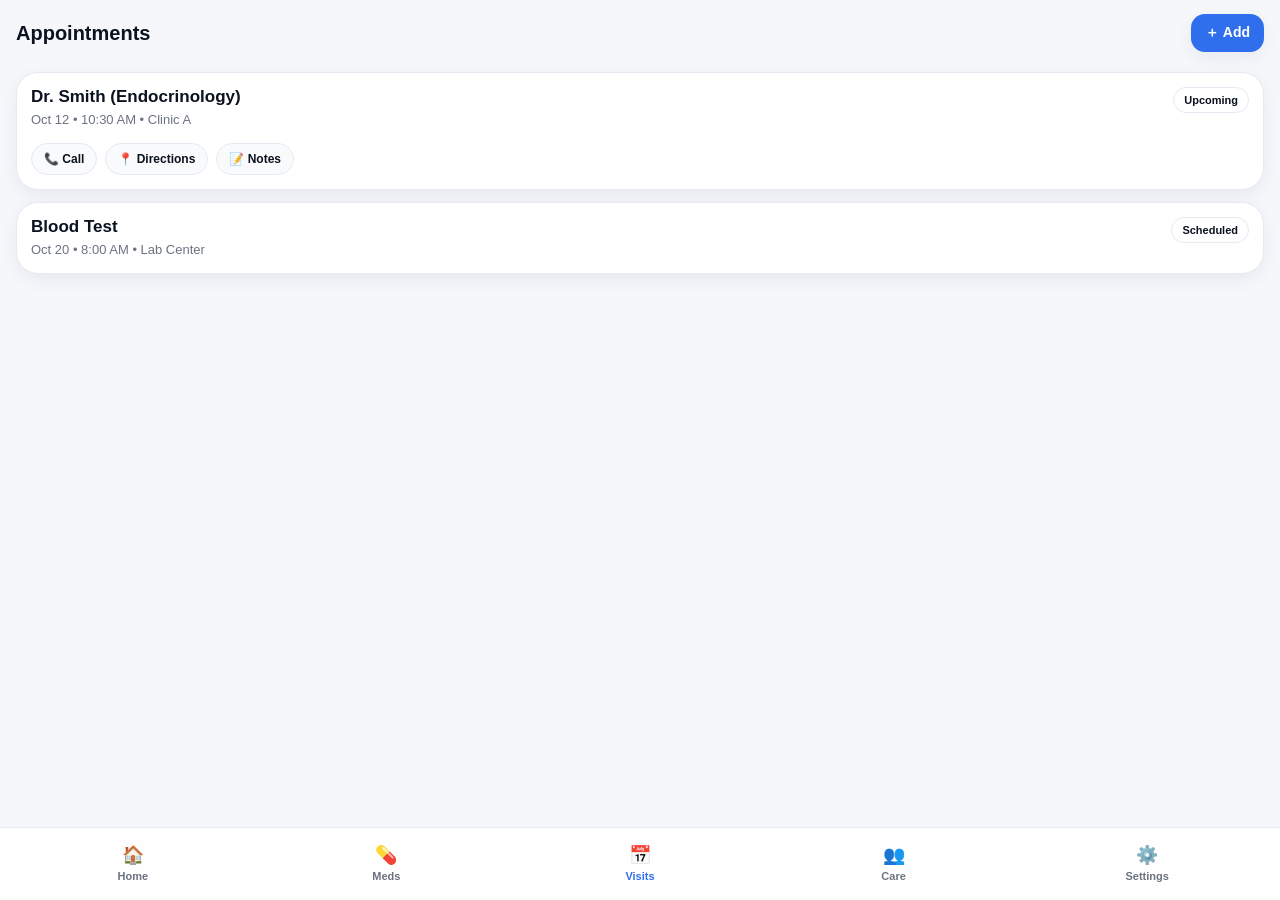
==== pages/appointments.html @ a851d286 "first commit" ====
<!DOCTYPE html>
<html lang="en">
<head>
    <meta charset="UTF-8">
    <meta name="viewport" content="width=device-width, initial-scale=1.0, viewport-fit=cover">
    <title>Appointments</title>
    <link rel="stylesheet" href="../css/styles.css">
    <style>
        .header { display: flex; align-items: center; justify-content: space-between; margin-bottom: 8px; }
        .title { margin: 0; font-size: 20px; font-weight: 900; }
        .add { 
            text-decoration: none; color: #fff; font-weight: 900; background: var(--blue);
            padding: 10px 14px; border-radius: 14px; box-shadow: var(--shadow2); font-size: 14px;
        }
        .name { margin: 0; font-size: 17px; font-weight: 900; }
        .meta { margin: 4px 0 0; font-size: 13px; color: var(--muted); line-height: 1.4; }
        .tag { 
            font-size: 11px; font-weight: 900; padding: 6px 10px; border-radius: 999px; 
            border: 1px solid var(--line); background: #fff; color: var(--text); white-space: nowrap;
        }
        .actions { display: flex; gap: 8px; flex-wrap: wrap; margin-top: 14px; }
        .pill { 
            font-size: 12px; font-weight: 800; padding: 8px 12px; border-radius: 999px; 
            border: 1px solid var(--line); background: #F9FAFB; color: var(--text);
        }
    </style>
</head>
<body>
    <main class="app">
        <div class="header">
            <h1 class="title">Appointments</h1>
            <a class="add" href="../index.html">＋ Add</a>
        </div>

        <section class="card">
            <div class="row">
                <div>
                    <p class="name">Dr. Smith (Endocrinology)</p>
                    <p class="meta">Oct 12 • 10:30 AM • Clinic A</p>
                </div>
                <div class="tag">Upcoming</div>
            </div>
            <div class="actions">
                <div class="pill">📞 Call</div>
                <div class="pill">📍 Directions</div>
                <div class="pill">📝 Notes</div>
            </div>
        </section>

        <section class="card">
            <div class="row">
                <div>
                    <p class="name">Blood Test</p>
                    <p class="meta">Oct 20 • 8:00 AM • Lab Center</p>
                </div>
                <div class="tag">Scheduled</div>
            </div>
        </section>
    </main>

    <nav class="nav">
        <a href="../index.html"><span class="ico">🏠</span><span>Home</span></a>
        <a href="meds.html"><span class="ico">💊</span><span>Meds</span></a>
        <a class="active" href="appointments.html"><span class="ico">📅</span><span>Visits</span></a>
        <a href="caregiver.html"><span class="ico">👥</span><span>Care</span></a>
        <a href="settings.html"><span class="ico">⚙️</span><span>Settings</span></a>
    </nav>
</body>
</html>
---- css/styles.css ----
:root {
  --bg: #f5f7fb;
  --card: #fff;
  --text: #0b1220;
  --muted: #6b7280;
  --line: #e6eaf2;
  --blue: #2f6fed;
  --green: #24a67b;
  --amber: #f59e0b;
  --red: #ef4444;
  --shadow: 0 10px 30px rgba(13, 23, 43, 0.08);
  --shadow2: 0 6px 18px rgba(13, 23, 43, 0.06);
}

* {
  box-sizing: border-box;
}

html, body {
  height: 100%;
}

body {
  margin: 0;
  background: var(--bg);
  color: var(--text);
  font-family: -apple-system, BlinkMacSystemFont, "SF Pro Display", "SF Pro Text", Inter, Segoe UI, Roboto, Helvetica, Arial, sans-serif;
}

.app {
  min-height: 100vh;
  padding: calc(env(safe-area-inset-top) + 14px) 16px calc(env(safe-area-inset-bottom) + 88px) 16px;
  display: flex;
  flex-direction: column;
  gap: 12px;
}

.nav {
  position: fixed;
  left: 0;
  right: 0;
  bottom: 0;
  padding: 10px 10px calc(env(safe-area-inset-bottom) + 10px);
  background: rgba(255, 255, 255, .86);
  border-top: 1px solid var(--line);
  backdrop-filter: blur(16px);
  display: flex;
  justify-content: space-around;
  gap: 8px;
  z-index: 100;
}

.nav a {
  text-decoration: none;
  color: var(--muted);
  font-size: 11px;
  font-weight: 700;
  width: 20%;
  display: flex;
  flex-direction: column;
  align-items: center;
  gap: 6px;
  padding: 8px 0;
  border-radius: 12px;
}

.nav a.active {
  color: var(--blue);
}

.ico {
  font-size: 18px;
  line-height: 1;
}

.card {
  background: var(--card);
  border: 1px solid var(--line);
  border-radius: 22px;
  padding: 14px;
  box-shadow: var(--shadow2);
}

.row {
  display: flex;
  align-items: flex-start;
  justify-content: space-between;
  gap: 12px;
}
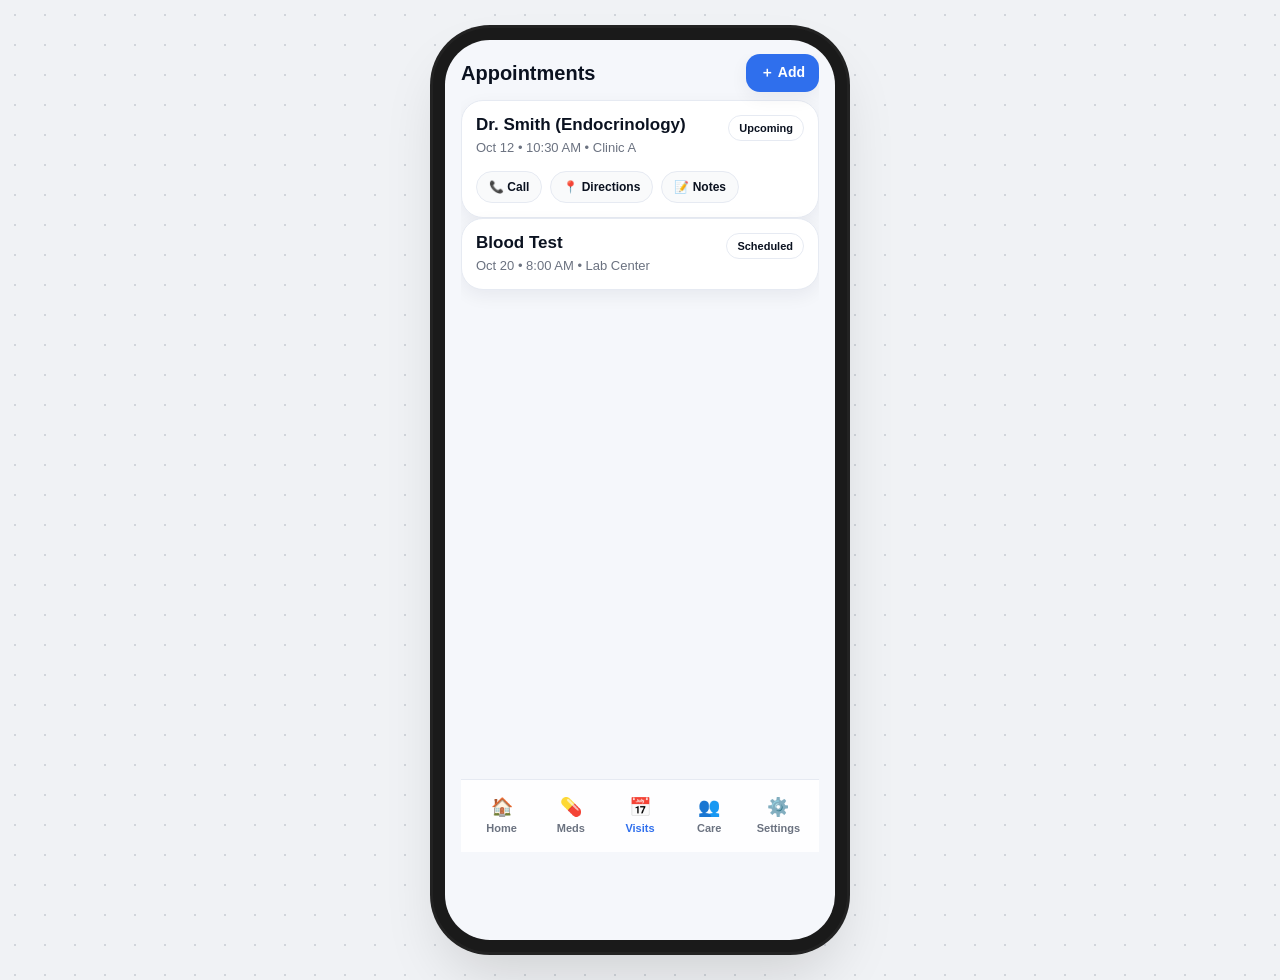
==== commit 63ff3b93: "second commit" ====
--- a/pages/appointments.html
+++ b/pages/appointments.html
@@ -27,7 +27,8 @@
 </head>
 <body>
     <main class="app">
-        <div class="header">
+        <div class="scroll-content">
+            <div class="header">
             <h1 class="title">Appointments</h1>
             <a class="add" href="../index.html">＋ Add</a>
         </div>
@@ -56,7 +57,7 @@
                 <div class="tag">Scheduled</div>
             </div>
         </section>
-    </main>
+        </div>
 
     <nav class="nav">
         <a href="../index.html"><span class="ico">🏠</span><span>Home</span></a>
@@ -65,5 +66,6 @@
         <a href="caregiver.html"><span class="ico">👥</span><span>Care</span></a>
         <a href="settings.html"><span class="ico">⚙️</span><span>Settings</span></a>
     </nav>
+    </main>
 </body>
 </html>
--- a/css/styles.css
+++ b/css/styles.css
@@ -87,3 +87,53 @@
   justify-content: space-between;
   gap: 12px;
 }
+
+/* =========================
+   MOBILE FRAME FOR DESKTOP
+   ========================= */
+@media (min-width: 500px) {
+  body {
+    background-color: #f0f2f5;
+    /* subtle grid background for desktop decor */
+    background-image: radial-gradient(#d1d5db 1px, transparent 1px);
+    background-size: 30px 30px;
+    display: flex;
+    justify-content: center;
+    align-items: flex-start;
+    padding: 40px 0;
+    height: auto;
+    min-height: 100vh;
+  }
+
+  .app {
+    width: 390px;
+    height: 844px; /* Fixed height for phone look */
+    background: var(--bg);
+    box-shadow: 
+        0 0 0 12px #1a1a1a, /* Inner bezel */
+        0 0 0 15px #222,    /* Outer bezel */
+        0 30px 60px rgba(0,0,0,0.15);
+    border-radius: 45px;
+    overflow: hidden;
+    position: relative;
+    display: flex;
+    flex-direction: column;
+  }
+
+  .scroll-content {
+    flex: 1;
+    overflow-y: auto;
+    overflow-x: hidden;
+    padding-bottom: 20px; /* buffer */
+  }
+
+  .nav {
+    position: relative; /* Inside the flex container */
+    bottom: auto;
+    left: auto !important;
+    transform: none;
+    width: 100%;
+    border-radius: 0;
+    z-index: 1000;
+  }
+}
